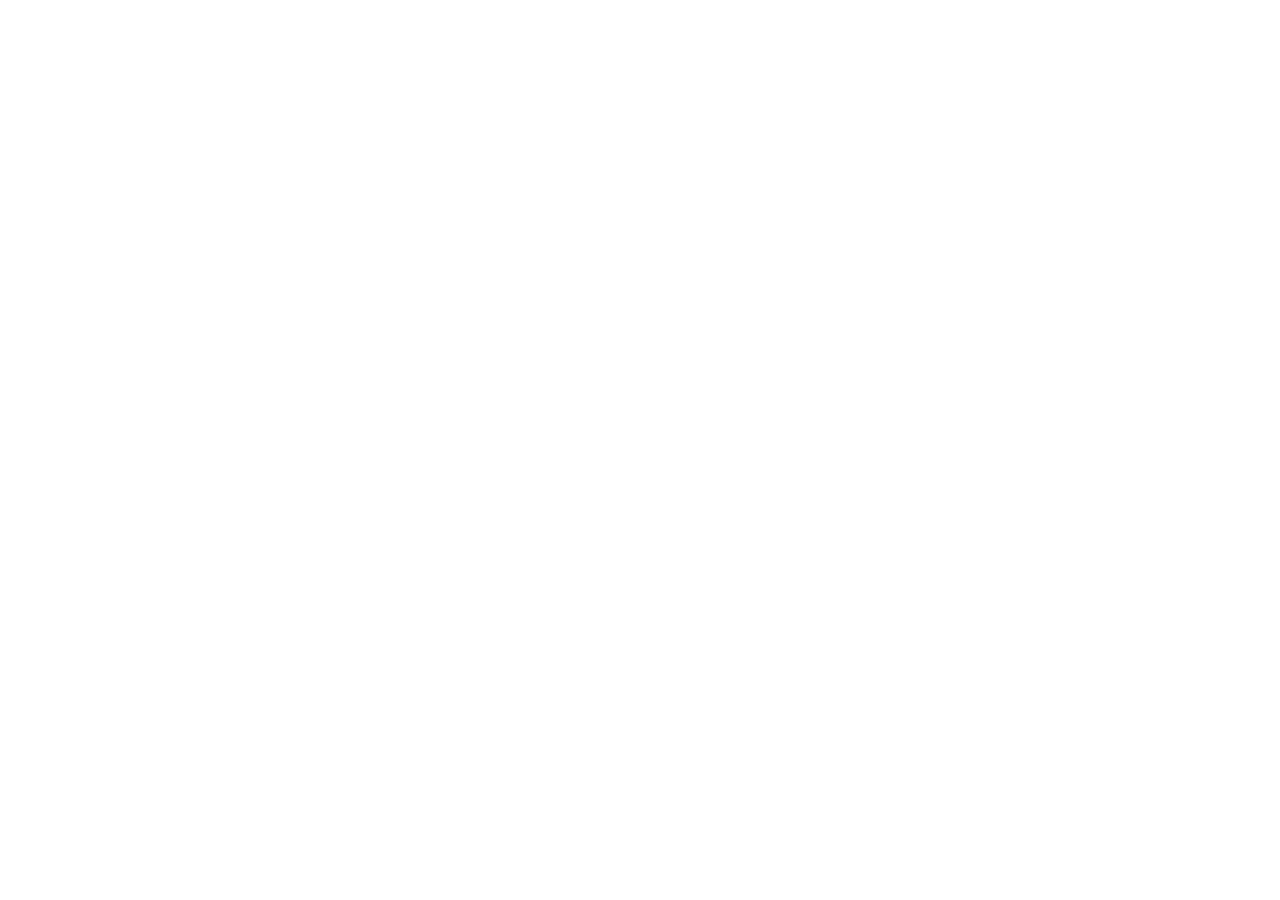
==== lancamentos.html @ 1b0dac82 "Primeiro site adicionando um esqueleto inicial" ====
<!doctype html>
<html lang="en">
  <head>
    <meta charset="UTF-8" />
    <meta name="viewport" content="width=device-width, initial-scale=1.0" />
    <title>XPNews - Lançamentos</title>
    <link rel="stylesheet" href="lancamentos.css" />
  </head>
  <body></body>
</html>
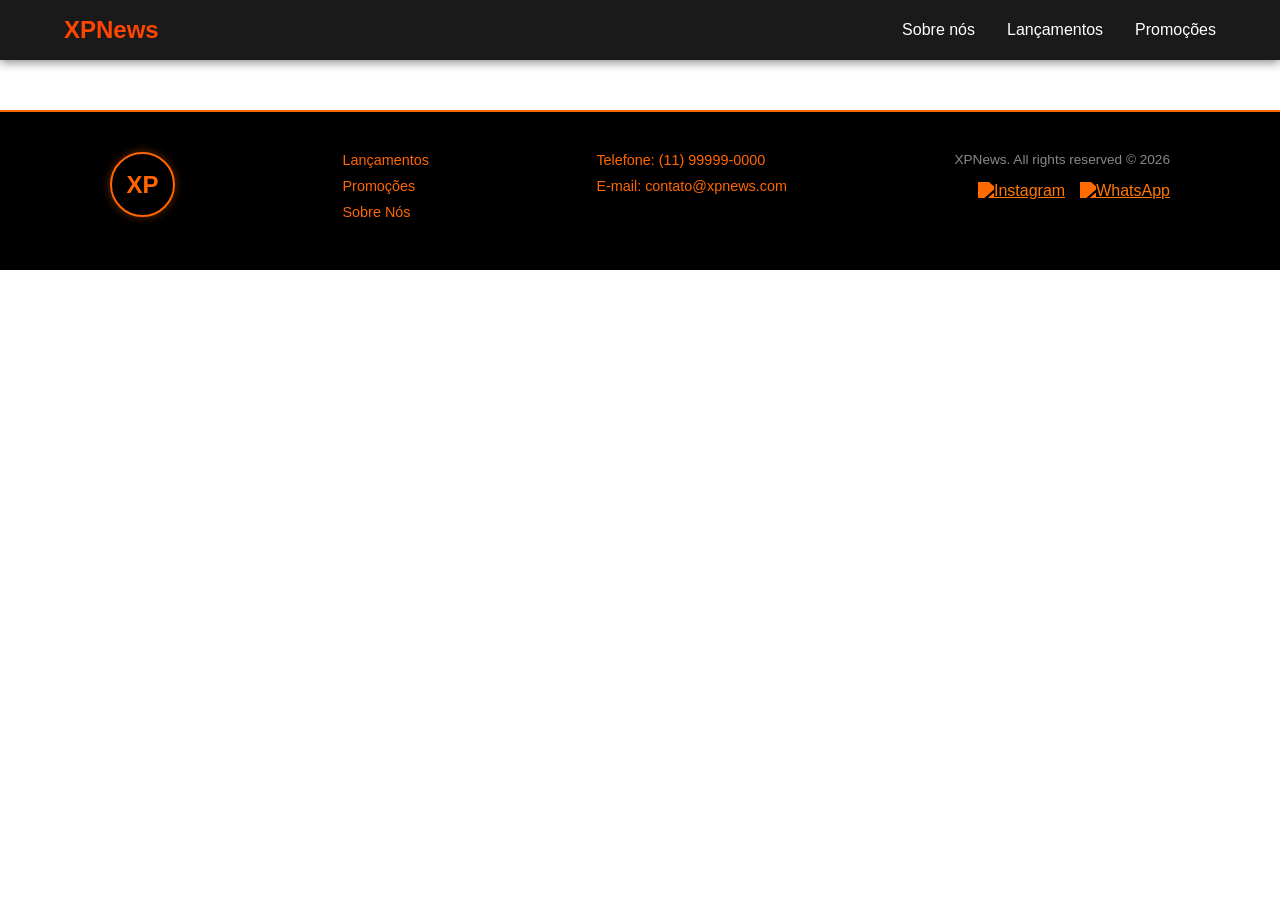
==== commit 4ad36106: "Implementação do Nav/Footer em todas as paginas" ====
--- a/lancamentos.html
+++ b/lancamentos.html
@@ -5,6 +5,62 @@
     <meta name="viewport" content="width=device-width, initial-scale=1.0" />
     <title>XPNews - Lançamentos</title>
     <link rel="stylesheet" href="lancamentos.css" />
+    <link rel="stylesheet" href="styles.css" />
   </head>
-  <body></body>
+  <body>
+    <!-- Nav -->
+    <header>
+      <nav class="navbar">
+        <div class="logo">
+          <h1><a href="index.html">XPNews</a></h1>
+        </div>
+        <ul class="nav-links">
+          <li><a href="./SobreNos.html">Sobre nós</a></li>
+          <li><a href="./lancamentos.html">Lançamentos</a></li>
+          <li><a href="./Promocoes.html">Promoções</a></li>
+        </ul>
+      </nav>
+    </header>
+    <!-- Hero -->
+    <!-- Footer -->
+    <footer class="site-footer">
+      <div class="footer-container">
+        <div class="footer-logo">
+          <div class="logo-xp-circle">
+            <span class="xp-text">XP</span>
+          </div>
+        </div>
+        <div class="footer-column animated-links">
+          <ul>
+            <li><a href="#">Lançamentos</a></li>
+            <li><a href="#">Promoções</a></li>
+            <li><a href="SobreNos.html">Sobre Nós</a></li>
+          </ul>
+        </div>
+        <div class="footer-column contact-info">
+          <ul>
+            <li>Telefone: (11) 99999-0000</li>
+            <li>E-mail: contato@xpnews.com</li>
+          </ul>
+        </div>
+        <div class="footer-column footer-right">
+          <p class="copyright">XPNews. All rights reserved © 2026</p>
+          <div class="social-icons">
+            <a href="#"
+              ><img
+                src="https://cdn-icons-png.flaticon.com/512/174/174855.png"
+                alt="Instagram"
+                class="orange-icon"
+            /></a>
+            <a href="#"
+              ><img
+                src="https://cdn-icons-png.flaticon.com/512/733/733585.png"
+                alt="WhatsApp"
+                class="orange-icon"
+            /></a>
+          </div>
+        </div>
+      </div>
+    </footer>
+  </body>
 </html>
--- a/styles.css
+++ b/styles.css
@@ -0,0 +1,214 @@
+* {
+  margin: 0;
+  padding: 0;
+  box-sizing: border-box;
+  font-family: "Segoe UI", Tahoma, Geneva, Verdana, sans-serif;
+}
+
+.navbar {
+  background-color: #1a1a1a;
+  color: #ffffff;
+  display: flex;
+  justify-content: space-between;
+  align-items: center;
+  padding: 1rem 5%;
+  box-shadow: 0 2px 10px rgba(0, 0, 0, 0.5);
+}
+
+.logo h1 a {
+  font-size: 1.5rem;
+  color: #ff4500;
+  text-decoration: none;
+}
+
+.logo h1 a:hover {
+  opacity: 0.8;
+}
+
+.nav-links {
+  display: flex;
+  list-style: none;
+  gap: 2rem;
+}
+
+.nav-links a {
+  text-decoration: none;
+  color: #ffffff;
+  font-weight: 500;
+  transition: color 0.3s;
+}
+
+.nav-links a:hover {
+  color: #ff4500;
+}
+
+/* Layout Geral */
+.sobre-nos-container {
+  display: flex;
+  align-items: center;
+  justify-content: space-between;
+  gap: 40px;
+  max-width: 1100px;
+  margin: 50px auto;
+  padding: 20px;
+  font-family: sans-serif;
+  width: 100%;
+}
+
+/* Coluna de Texto */
+.texto-coluna {
+  flex: 1;
+}
+
+.titulo-vermelho {
+  color: #e74c3c;
+  font-size: 2rem;
+  margin-bottom: 20px;
+  font-family: "Georgia", serif;
+}
+
+.descricao-azul {
+  color: #333;
+  font-size: 1.1rem;
+  line-height: 1.8;
+}
+
+.descricao-azul p {
+  margin-bottom: 15px;
+}
+
+/* Coluna da Imagem */
+.imagem-coluna {
+  flex: 1;
+  display: flex;
+  justify-content: center;
+}
+
+.imagem-coluna img {
+  width: 100%;
+  max-width: 550px;
+  height: auto;
+  border-radius: 20px;
+  display: block;
+}
+
+/* Responsivo para Celular */
+@media (max-width: 768px) {
+  .sobre-nos-container {
+    flex-direction: column;
+    text-align: center;
+  }
+
+  .imagem-coluna img {
+    max-width: 100%;
+  }
+}
+
+/* Footer */
+.site-footer {
+  background-color: #000;
+  width: 100%;
+  padding: 40px 0;
+  font-family: "Segoe UI", Arial, sans-serif;
+  color: #ff6600;
+  margin-top: 50px;
+  border-top: 2px solid #ff6600;
+}
+
+.footer-container {
+  max-width: 1100px;
+  margin: 0 auto;
+  display: flex;
+  justify-content: space-between;
+  align-items: flex-start;
+  padding: 0 20px;
+  width: 100%;
+}
+
+/* LOGO XP LARANJA */
+.logo-xp-circle {
+  width: 65px;
+  height: 65px;
+  background-color: #000;
+  color: #ff6600;
+  border-radius: 50%;
+  display: flex;
+  justify-content: center;
+  align-items: center;
+  font-weight: bold;
+  font-size: 1.5rem;
+  border: 2px solid #ff6600;
+  box-shadow: 0 0 10px rgba(255, 102, 0, 0.4);
+}
+
+.footer-column ul {
+  list-style: none;
+}
+
+.footer-column ul li {
+  margin-bottom: 10px;
+  font-size: 0.9rem;
+}
+
+/* ANIMAÇÃO DOS LINKS AO PASSAR O MOUSE */
+.animated-links ul li a {
+  text-decoration: none;
+  color: #ff6600;
+  transition: 0.3s ease;
+  display: inline-block;
+}
+
+.animated-links ul li a:hover {
+  color: #fff;
+  transform: translateX(10px);
+  text-shadow: 0 0 8px #ff6600;
+}
+
+.contact-info ul li {
+  color: #ff6600;
+}
+
+.footer-right {
+  text-align: right;
+}
+
+.copyright {
+  font-size: 0.85rem;
+  color: #888;
+  margin-bottom: 15px;
+}
+
+/* ÍCONES LARANJAS */
+.social-icons {
+  display: flex;
+  gap: 15px;
+  justify-content: flex-end;
+}
+
+.orange-icon {
+  width: 26px;
+  height: 26px;
+  filter: invert(53%) sepia(93%) saturate(3041%) hue-rotate(1deg)
+    brightness(103%) contrast(106%);
+  transition: 0.3s;
+}
+
+.orange-icon:hover {
+  filter: brightness(200%);
+  transform: scale(1.2);
+}
+
+@media (max-width: 768px) {
+  .footer-container {
+    flex-direction: column;
+    align-items: center;
+    text-align: center;
+    gap: 30px;
+  }
+  .footer-right {
+    text-align: center;
+  }
+  .social-icons {
+    justify-content: center;
+  }
+}
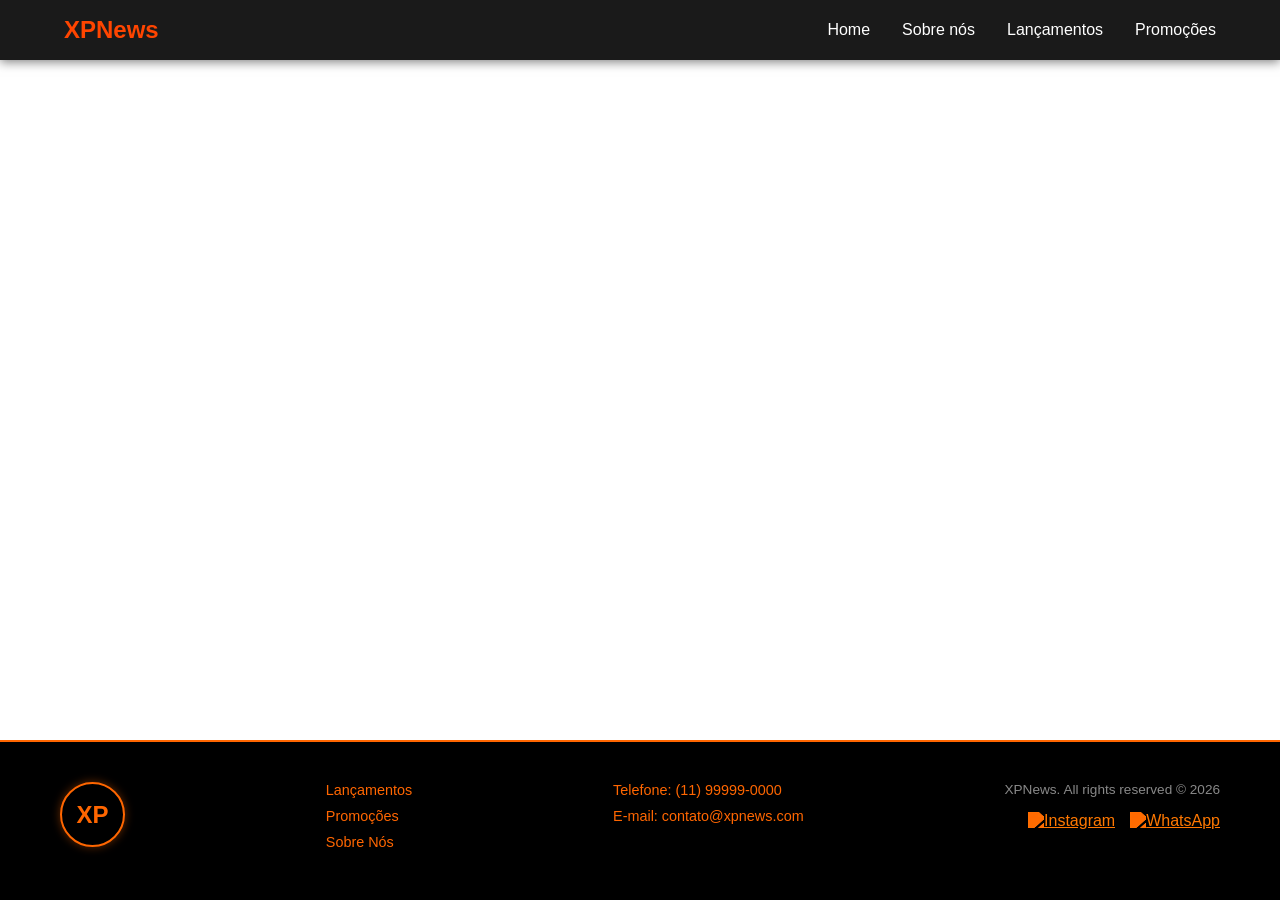
==== commit 8d854759: "Correção de nome das classes na pagina (Promoções)" ====
--- a/lancamentos.html
+++ b/lancamentos.html
@@ -15,6 +15,7 @@
           <h1><a href="index.html">XPNews</a></h1>
         </div>
         <ul class="nav-links">
+          <li><a href="./index.html">Home</a></li>
           <li><a href="./SobreNos.html">Sobre nós</a></li>
           <li><a href="./lancamentos.html">Lançamentos</a></li>
           <li><a href="./Promocoes.html">Promoções</a></li>
--- a/styles.css
+++ b/styles.css
@@ -1,4 +1,14 @@
 * {
+  margin: 0;
+  padding: 0;
+  box-sizing: border-box;
+  font-family: "Segoe UI", Tahoma, Geneva, Verdana, sans-serif;
+}
+
+body {
+  display: flex;
+  flex-direction: column;
+  min-height: 100vh;
   margin: 0;
   padding: 0;
   box-sizing: border-box;
@@ -52,7 +62,6 @@
   margin: 50px auto;
   padding: 20px;
   font-family: sans-serif;
-  width: 100%;
 }
 
 /* Coluna de Texto */
@@ -104,25 +113,23 @@
   }
 }
 
-/* Footer */
 .site-footer {
   background-color: #000;
   width: 100%;
   padding: 40px 0;
   font-family: "Segoe UI", Arial, sans-serif;
   color: #ff6600;
-  margin-top: 50px;
+  margin-top: auto;
   border-top: 2px solid #ff6600;
 }
 
 .footer-container {
-  max-width: 1100px;
+  max-width: 1200px;
   margin: 0 auto;
   display: flex;
   justify-content: space-between;
   align-items: flex-start;
   padding: 0 20px;
-  width: 100%;
 }
 
 /* LOGO XP LARANJA */
@@ -212,3 +219,219 @@
     justify-content: center;
   }
 }
+
+/* Populares */
+
+.populares-black-zone {
+    background-color: #000;
+    width: 100%;
+    padding: 60px 0;
+    display: block;
+    position: relative;
+    clear: both;
+}
+
+.populares-content {
+    position: relative;
+    max-width: 1200px;
+    margin: 0 auto;
+    padding: 0 20px;
+}
+
+.secao-titulo-limpo {
+    color: #ff6600;
+    font-size: 2.5rem;
+    text-align: center;
+    margin-bottom: 40px;
+    text-transform: uppercase;
+    font-weight: bold;
+}
+
+.carrossel-container {
+    position: relative;
+    width: 100%;
+    overflow: hidden;
+    padding: 20px 0;
+}
+
+input[name="slider"] {
+    display: none;
+}
+
+.populares-grid {
+    display: flex;
+    gap: 30px;
+    transition: transform 0.6s cubic-bezier(0.4, 0, 0.2, 1);
+    width: max-content;
+}
+
+#item-1:checked ~ .populares-grid { transform: translateX(0); }
+#item-2:checked ~ .populares-grid { transform: translateX(-900px); 
+
+}
+
+.game-card {
+    background-color: #111;
+    border-radius: 20px;
+    padding: 15px;
+    width: 270px;
+    flex-shrink: 0;
+    display: flex;
+    flex-direction: column;
+    align-items: center;
+}
+
+.game-card img {
+    width: 100%;
+    height: 160px;
+    object-fit: cover;
+    border-radius: 15px;
+    margin-bottom: 15px;
+}
+
+.card-info {
+    text-align: center;
+    width: 100%;
+}
+
+.card-info h3 {
+    color: #fff;
+    font-size: 1.1rem;
+    margin-bottom: 10px;
+}
+
+.preco {
+    color: #ff6600;
+    font-weight: bold;
+    font-size: 1.1rem;
+    margin-bottom: 15px;
+}
+
+.btn-comprar {
+    display: block;
+    background-color: #ff6600;
+    color: #000;
+    text-decoration: none;
+    font-weight: bold;
+    padding: 12px;
+    border-radius: 10px;
+    font-size: 0.8rem;
+    transition: 0.2s;
+}
+
+.btn-comprar:active {
+    background-color: #555 !important;
+    color: #fff !important;
+    transform: scale(0.95);
+}
+
+.nav-arrows {
+    position: absolute;
+    top: 60%;
+    left: -30px;
+    right: -30px;
+    width: calc(100% + 60px);
+    display: flex;
+    justify-content: space-between;
+    pointer-events: none;
+    z-index: 10;
+}
+
+.seta {
+    background: #ff6600;
+    color: #000;
+    width: 45px;
+    height: 45px;
+    display: flex;
+    align-items: center;
+    justify-content: center;
+    border-radius: 50%;
+    cursor: pointer;
+    font-weight: bold;
+    pointer-events: auto;
+    box-shadow: 0 0 10px rgba(0,0,0,0.5);
+    transition: 0.3s;
+}
+
+.seta:hover {
+    background: #fff;
+}
+
+.seta-esq {
+    margin-left: 0;
+}
+
+.seta-dir {
+    margin-right: 0;
+}
+
+/* Noticias */ 
+
+.noticias-container {
+    max-width: 1200px;
+    margin: 60px auto;
+    padding: 0 20px;
+    background-color: #fff;
+}
+
+.titulo-noticias {
+    color: #ff6600;
+    font-size: 2.5rem;
+    text-align: center;
+    margin-bottom: 40px;
+    text-transform: uppercase;
+    font-weight: bold;
+}
+
+.noticias-grid {
+    display: grid;
+    grid-template-columns: repeat(3, 1fr);
+    gap: 25px;
+}
+
+.noticia-card {
+    background-color: #333;
+    color: #fff;
+    padding: 20px;
+    border-radius: 20px;
+    border: 3px solid transparent;
+    display: flex;
+    flex-direction: column;
+    align-items: center;
+    justify-content: flex-start;
+    text-align: center;
+    transition: all 0.3s ease;
+    min-height: 350px;
+}
+
+.noticia-img {
+    width: 100%;
+    height: 180px;
+    object-fit: cover;
+    border-radius: 12px;
+    margin-bottom: 15px;
+}
+
+.noticia-card p {
+    font-size: 1rem;
+    line-height: 1.6;
+    margin: 0;
+}
+
+.noticia-card:hover {
+    border-color: #ff6600;
+    transform: translateY(-5px);
+    box-shadow: 0 10px 20px rgba(0, 0, 0, 0.1);
+}
+
+@media (max-width: 900px) {
+    .noticias-grid {
+        grid-template-columns: repeat(2, 1fr);
+    }
+}
+
+@media (max-width: 600px) {
+    .noticias-grid {
+        grid-template-columns: 1fr;
+    }
+}
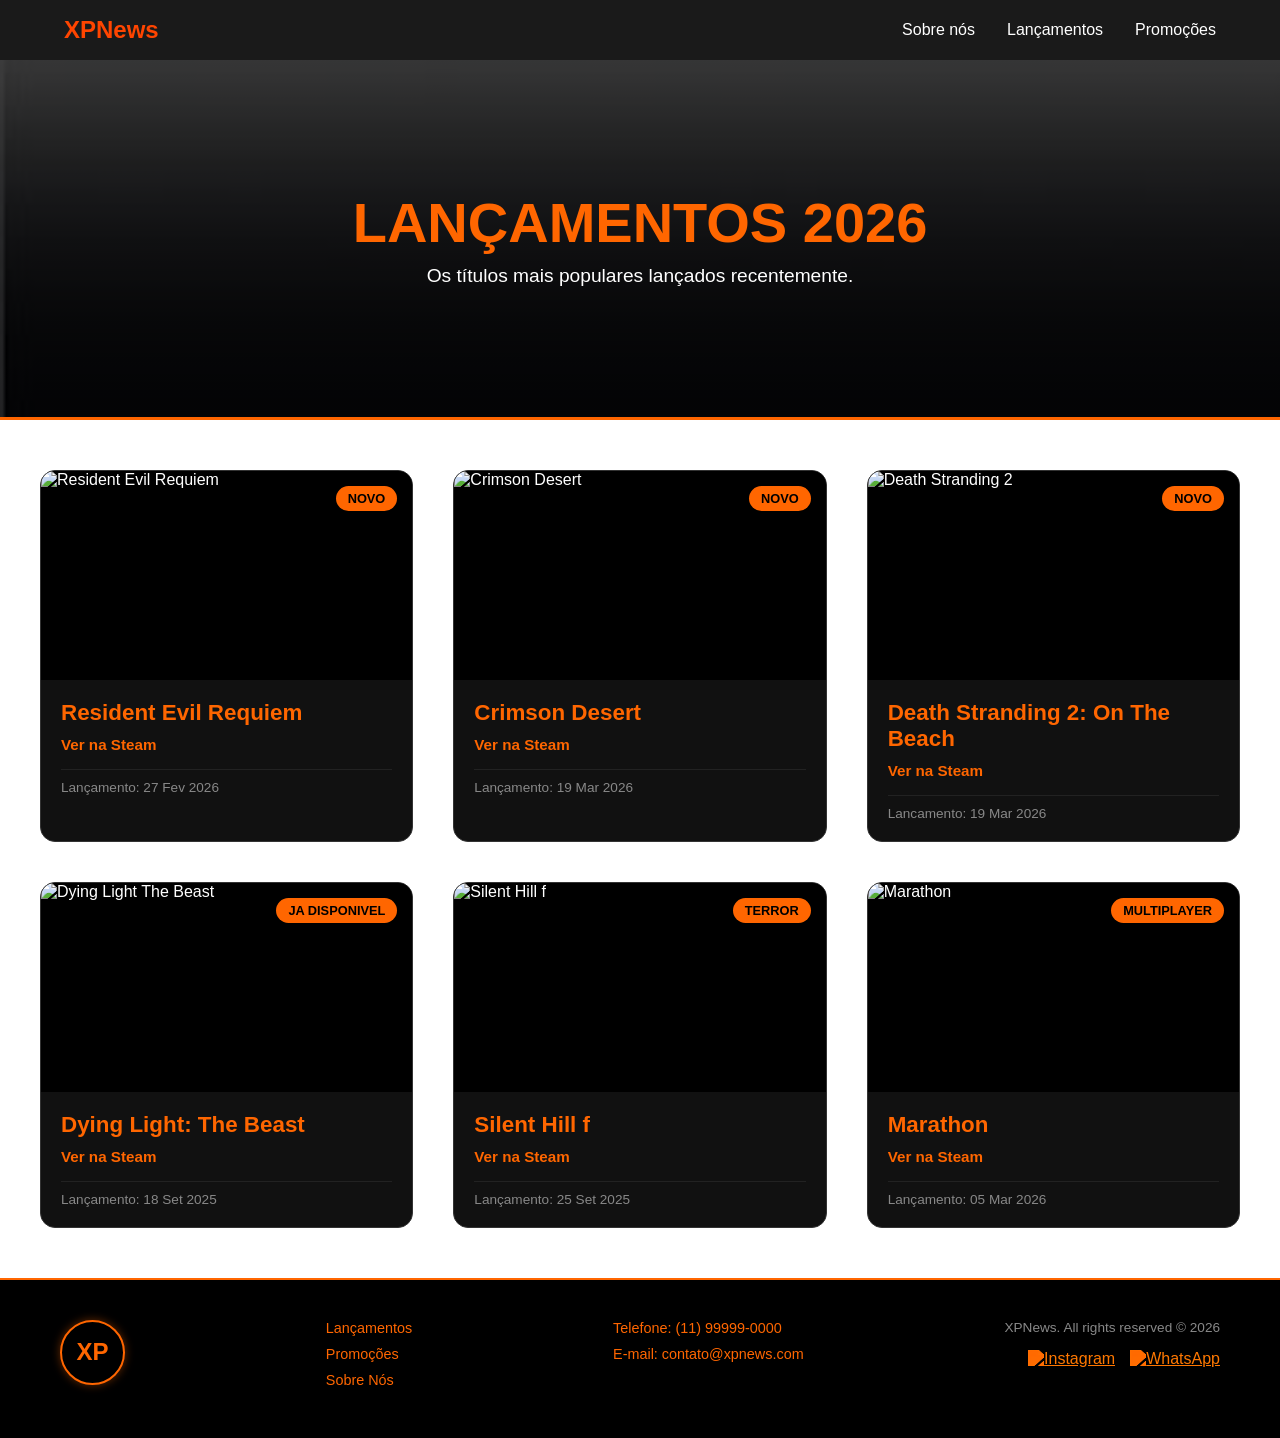
==== commit ace20d3a: "Adicionando secoes hero e lancamentos" ====
--- a/lancamentos.html
+++ b/lancamentos.html
@@ -15,7 +15,6 @@
           <h1><a href="index.html">XPNews</a></h1>
         </div>
         <ul class="nav-links">
-          <li><a href="./index.html">Home</a></li>
           <li><a href="./SobreNos.html">Sobre nós</a></li>
           <li><a href="./lancamentos.html">Lançamentos</a></li>
           <li><a href="./Promocoes.html">Promoções</a></li>
@@ -23,6 +22,102 @@
       </nav>
     </header>
     <!-- Hero -->
+     <section class="hero-lancamentos">
+      <div class="hero-content">
+        <h1>Lançamentos 2026</h1>
+        <p>Os títulos mais populares lançados recentemente.</p>
+      </div>
+    </section>
+
+    <main class="container-lancamentos">
+      <div class="lancamentos-grid">
+        
+        <article class="game-card-v2">
+          <div class="card-img-wrapper">
+            <img src="https://shared.fastly.steamstatic.com/store_item_assets/steam/apps/3764200/ce5437442768e38eb575f205ab9397d0264017b0/header.jpg?t=1772587704" alt="Resident Evil Requiem">
+            <span class="status-tag disponivel">Novo</span>
+          </div>
+          <div class="card-info-v2">
+            <h3>Resident Evil Requiem</h3>
+            <p><a href="https://store.steampowered.com/app/3764200/Resident_Evil_Requiem/" target="_blank" class="link-game">Ver na Steam</a></p>
+            <div class="meta-info">
+              <span>Lançamento: 27 Fev 2026</span>
+            </div>
+          </div>
+        </article>
+
+        <article class="game-card-v2">
+          <div class="card-img-wrapper">
+            <img src="https://shared.fastly.steamstatic.com/store_item_assets/steam/apps/3321460/abd7dbdeaede8b6c9a6d40bf116ff2b883f2dd45/header.jpg?t=1774506236" alt="Crimson Desert">
+            <span class="status-tag novo">Novo</span>
+          </div>
+          <div class="card-info-v2">
+            <h3>Crimson Desert</h3>
+            <p><a href="https://store.steampowered.com/app/3321460/Crimson_Desert/" target="_blank" class="link-game">Ver na Steam</a></p>
+            <div class="meta-info">
+              <span>Lançamento: 19 Mar 2026</span>
+            </div>
+          </div>
+        </article>
+
+        <article class="game-card-v2">
+          <div class="card-img-wrapper">
+            <img src="https://shared.fastly.steamstatic.com/store_item_assets/steam/apps/3280350/6270c77b0729e2df0a17d660286eeddfd9169386/header.jpg?t=1774022345" alt="Death Stranding 2">
+            <span class="status-tag pc">NOVO</span>
+          </div>
+          <div class="card-info-v2">
+            <h3>Death Stranding 2: On The Beach</h3>
+            <p><a href="https://store.steampowered.com/app/3280350/DEATH_STRANDING_2_ON_THE_BEACH/" target="_blank" class="link-game">Ver na Steam</a></p>
+            <div class="meta-info">
+              <span>Lancamento: 19 Mar 2026</span>
+            </div>
+          </div>
+        </article>
+
+        <article class="game-card-v2">
+          <div class="card-img-wrapper">
+            <img src="https://shared.fastly.steamstatic.com/store_item_assets/steam/apps/3008130/424464861216a7550e20c1c1b0e4241b7d04d1ca/header_alt_assets_4.jpg?t=1774625693" alt="Dying Light The Beast">
+            <span class="status-tag destaque">Ja Disponivel</span>
+          </div>
+          <div class="card-info-v2">
+            <h3>Dying Light: The Beast</h3>
+            <p><a href="https://store.steampowered.com/app/3008130/Dying_Light_The_Beast/" target="_blank" class="link-game">Ver na Steam</a></p>
+            <div class="meta-info">
+              <span>Lançamento: 18 Set 2025</span>
+            </div>
+          </div>
+        </article>
+
+        <article class="game-card-v2">
+          <div class="card-img-wrapper">
+            <img src="https://shared.fastly.steamstatic.com/store_item_assets/steam/apps/2947440/7e5d923ac622bd1775ebc9b5d4b5b0a24bf5ed40/header.jpg?t=1770169624" alt="Silent Hill f">
+            <span class="status-tag terror">Terror</span>
+          </div>
+          <div class="card-info-v2">
+            <h3>Silent Hill f</h3>
+            <p><a href="https://store.steampowered.com/app/2947440/SILENT_HILL_f/" target="_blank" class="link-game">Ver na Steam</a></p>
+            <div class="meta-info">
+              <span>Lançamento: 25 Set 2025</span>
+            </div>
+          </div>
+        </article>
+
+        <article class="game-card-v2">
+          <div class="card-img-wrapper">
+            <img src="https://shared.fastly.steamstatic.com/store_item_assets/steam/apps/3065800/b7a1a07b4d22e38abfbe0e2de16dd68932555412/header.jpg?t=1774495127" alt="Marathon">
+            <span class="status-tag shooter">Multiplayer</span>
+          </div>
+          <div class="card-info-v2">
+            <h3>Marathon</h3>
+            <p><a href="https://store.steampowered.com/app/3065800/Marathon/" target="_blank" class="link-game">Ver na Steam</a></p>
+            <div class="meta-info">
+              <span>Lançamento: 05 Mar 2026</span>
+            </div>
+          </div>
+        </article>
+
+      </div>
+    </main>
     <!-- Footer -->
     <footer class="site-footer">
       <div class="footer-container">
--- a/lancamentos.css
+++ b/lancamentos.css
@@ -0,0 +1,132 @@
+body {
+    background-color: #ffffff;
+    color: #fff;
+    margin: 0;
+}
+
+.hero-lancamentos {
+    background: linear-gradient(rgba(0,0,0,0.7), rgba(0,0,0,0.7)), 
+                url('[data-uri]') center/cover;
+    height: 40vh;
+    display: flex;
+    align-items: center;
+    justify-content: center;
+    text-align: center;
+    border-bottom: 3px solid #ff6600;
+}
+
+.hero-content h1 {
+    font-size: 3.5rem;
+    color: #ff6600;
+    text-transform: uppercase;
+    margin-bottom: 10px;
+}
+
+.hero-content p {
+    font-size: 1.2rem;
+    max-width: 600px;
+    margin: 0 auto;
+}
+
+.container-lancamentos {
+    max-width: 1400px;
+    margin: 50px auto;
+    padding: 0 40px;
+}
+
+.lancamentos-grid {
+    display: grid;
+    grid-template-columns: repeat(3, 1fr); 
+    gap: 40px;
+}
+
+.game-card-v2 {
+    background-color: #111;
+    border: 1px solid #333;
+    border-radius: 15px;
+    overflow: hidden;
+    transition: transform 0.3s, border-color 0.3s;
+    display: flex;
+    flex-direction: column;
+}
+
+.game-card-v2:hover {
+    transform: translateY(-10px);
+    border-color: #ff6600;
+}
+
+.card-img-wrapper {
+    position: relative;
+    width: 100%;
+    aspect-ratio: 16 / 9;
+    overflow: hidden;
+}
+
+.card-img-wrapper img {
+    width: 100%;
+    height: 100%;
+    object-fit: contain;
+    display: block;
+    background-color: #000;
+}
+
+.status-tag {
+    position: absolute;
+    top: 15px;
+    right: 15px;
+    background-color: #ff6600;
+    color: #000;
+    padding: 5px 12px;
+    border-radius: 20px;
+    font-size: 0.8rem;
+    font-weight: bold;
+    text-transform: uppercase;
+    z-index: 2;
+}
+
+.card-info-v2 {
+    padding: 20px;
+    flex-grow: 1;
+}
+
+.card-info-v2 h3 {
+    color: #ff6600;
+    font-size: 1.4rem;
+    margin-bottom: 10px;
+}
+
+.card-info-v2 p {
+    margin-bottom: 15px;
+}
+
+.card-info-v2 p a {
+    color: #ff6600;
+    text-decoration: none;
+    font-weight: bold;
+    font-size: 0.95rem;
+    transition: 0.3s;
+}
+
+.card-info-v2 p a:hover {
+    color: #fff;
+    text-decoration: underline;
+}
+
+.meta-info {
+    border-top: 1px solid #222;
+    padding-top: 10px;
+    font-size: 0.85rem;
+    color: #888;
+}
+
+@media (max-width: 1024px) {
+    .lancamentos-grid {
+        grid-template-columns: repeat(2, 1fr);
+    }
+}
+
+@media (max-width: 768px) {
+    .lancamentos-grid {
+        grid-template-columns: 1fr;
+    }
+}
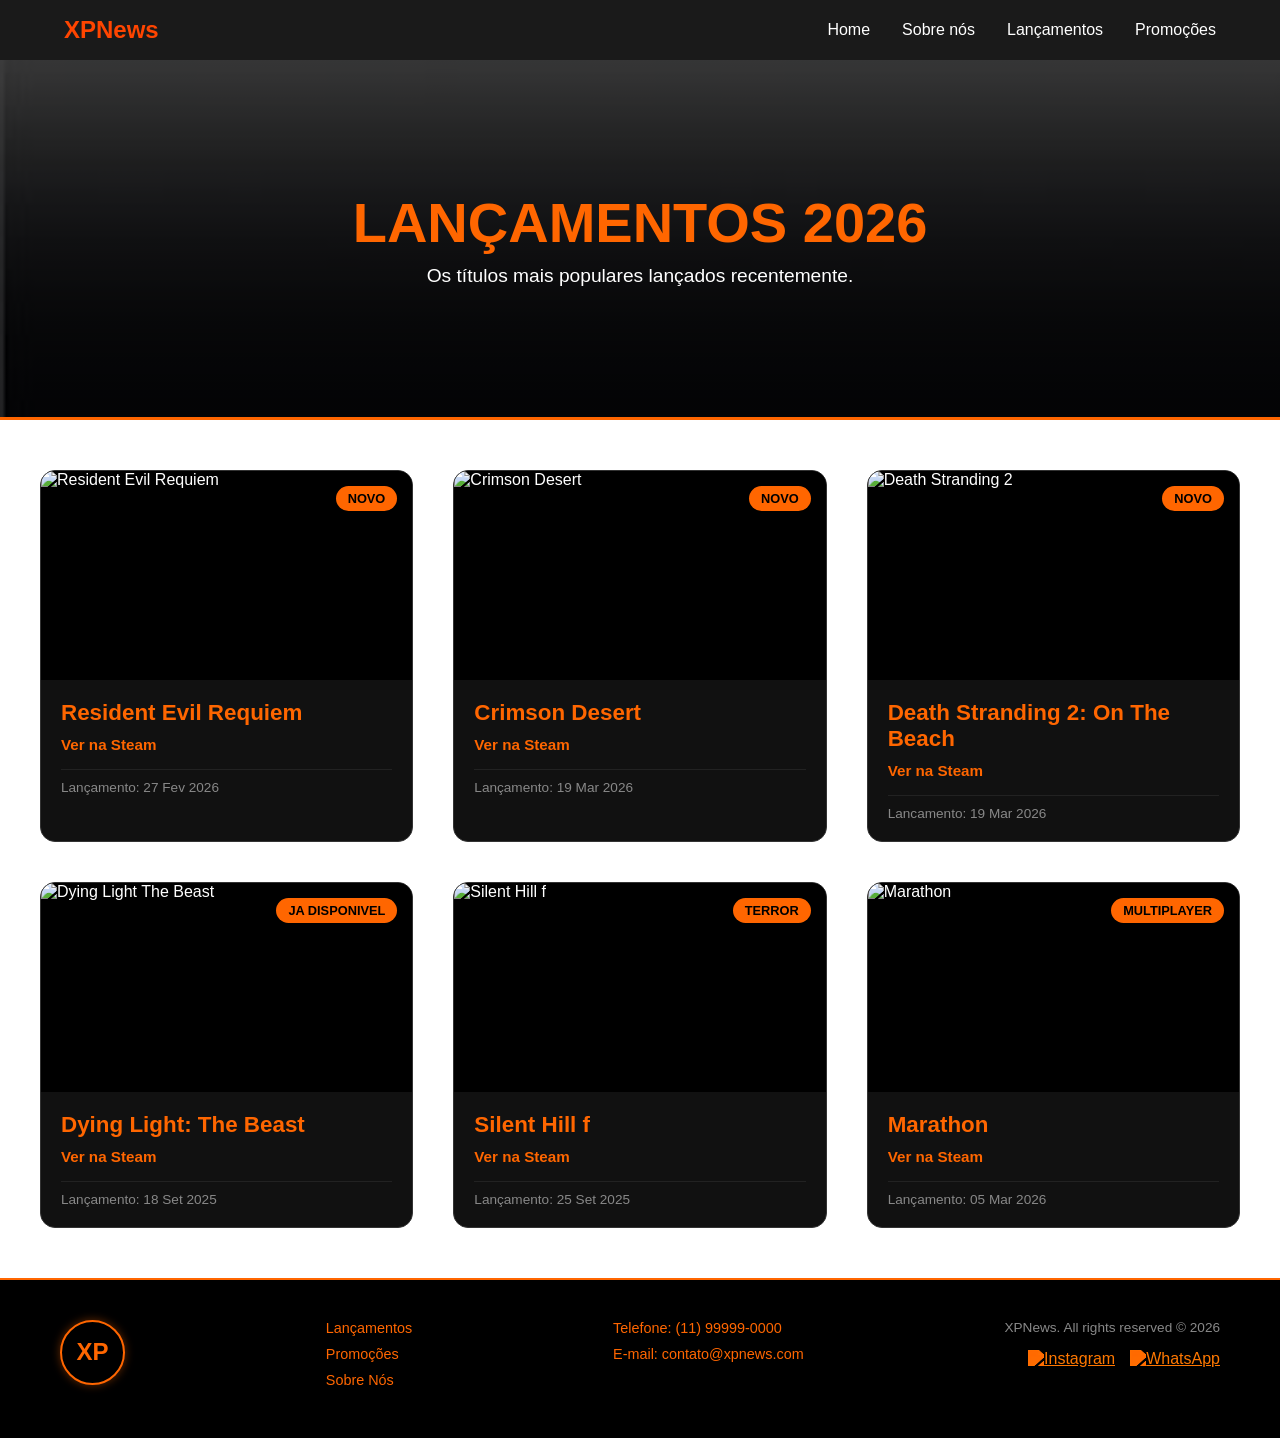
==== commit 65e5f705: "Merge brench Enzo pra master Adicionando secoes hero e lancamentos" ====
--- a/lancamentos.html
+++ b/lancamentos.html
@@ -15,6 +15,7 @@
           <h1><a href="index.html">XPNews</a></h1>
         </div>
         <ul class="nav-links">
+          <li><a href="./index.html">Home</a></li>
           <li><a href="./SobreNos.html">Sobre nós</a></li>
           <li><a href="./lancamentos.html">Lançamentos</a></li>
           <li><a href="./Promocoes.html">Promoções</a></li>
